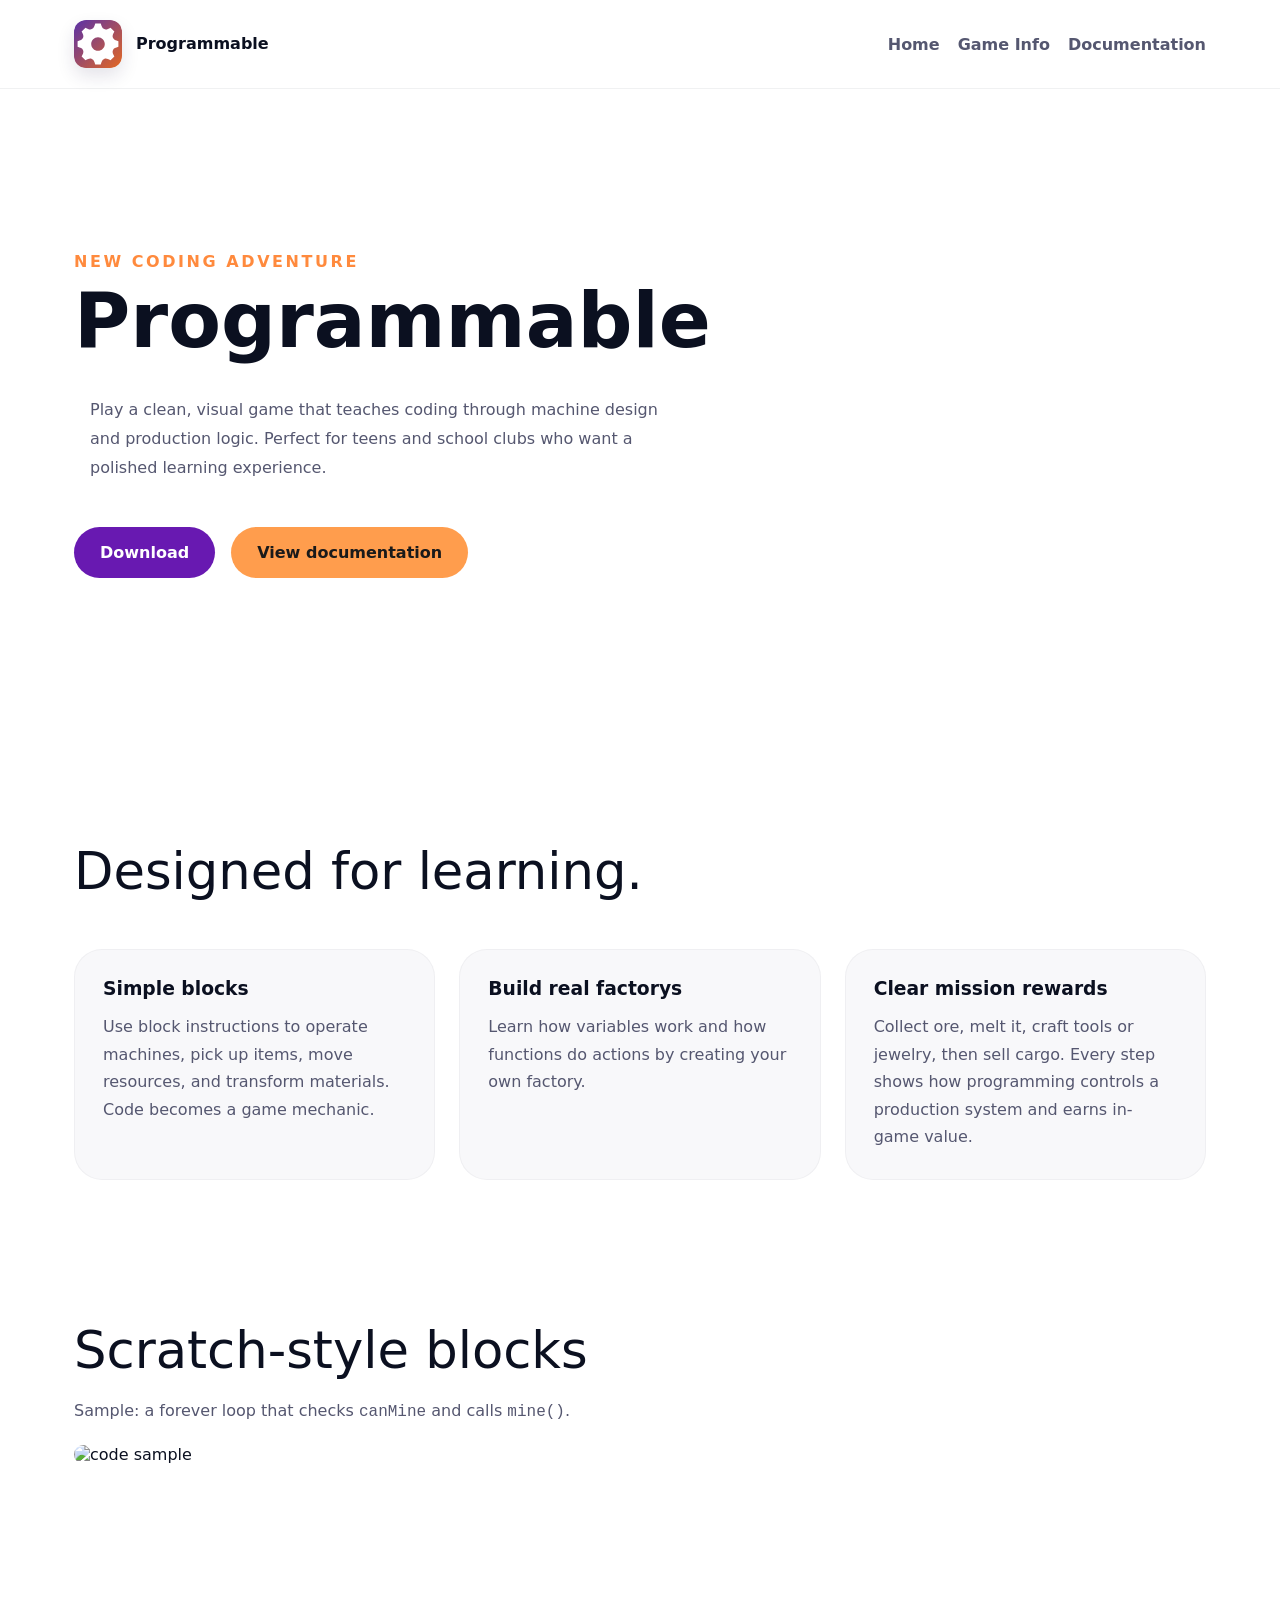
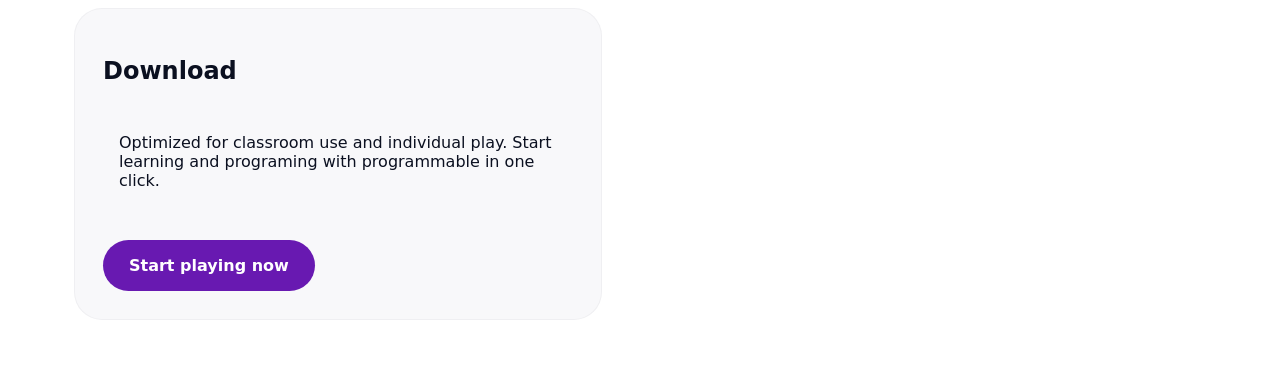
==== index.html @ 384cd157 "Add files via upload" ====
﻿<!DOCTYPE html>
<html lang="en">
<head>
  <meta charset="UTF-8" />
  <meta name="viewport" content="width=device-width, initial-scale=1.0" />
  <title>Programmable</title>
  <link rel="stylesheet" href="styles.css" />
  <script>document.documentElement.classList.add('force-light');</script>
  <script src="script.js" defer></script>
</head>
<body>
  <div class="gradient-background" aria-hidden="true">
    <div class="gradient-sphere sphere-1"></div>
    <div class="gradient-sphere sphere-2"></div>
    <div class="gradient-sphere sphere-3"></div>
    <div class="glow"></div>
    <div class="grid-overlay"></div>
    <div class="noise-overlay"></div>
  </div>
  <div class="content-wrap">
  <header>
    <div class="nav-inner">
      <a class="brand" href="index.html">
        <img src="logo.svg" class="logo-mark" alt="Programmable logo" />
        <div class="brand-name"><strong>Programmable</strong></div>
      </a>
      <nav>
        <a href="index.html">Home</a>
        <a href="index.html#features">Game Info</a>
        <a href="docs.html">Documentation</a>
      </nav>
    </div>
  </header>

  <main>
    <section class="section hero" id="home">
      <div>
        <p style="margin-bottom:12px;font-weight:700;color:var(--orange);text-transform:uppercase;letter-spacing:0.16em;">New coding adventure</p>
        <h1>Programmable</h1>
        <p class="section-description text-panel">Play a clean, visual game that teaches coding through machine design and production logic. Perfect for teens and school clubs who want a polished learning experience.</p>
        <div class="btn-row">
          <a class="btn btn-primary" href="#download">Download</a>
          <a class="btn btn-secondary" href="docs.html">View documentation</a>
        </div>
      </div>

      <!-- removed hero highlight panel as requested -->
      
    
    </section>

    <section class="section" id="features">
      <div class="section-header">
        <p class="section-title">Designed for learning.</p>
        <p><br /></p>
      </div>

      <div class="grid-3">
        <article class="card interactive-hover">
          <h3>Simple blocks</h3>
          <p>Use block instructions to operate machines, pick up items, move resources, and transform materials. Code becomes a game mechanic.</p>
        </article>
        <article class="card interactive-hover">
          <h3>Build real factorys</h3>
          <p>Learn how variables work and how functions do actions by creating your own factory.</p>
        </article>
        <article class="card interactive-hover">
          <h3>Clear mission rewards</h3>
          <p>Collect ore, melt it, craft tools or jewelry, then sell cargo. Every step shows how programming controls a production system and earns in-game value.</p>
        </article>
      </div>
    </section>

    <section class="section" id="blocks">
      <div class="section-header">
        <p class="section-title">Scratch-style blocks</p>
        <p class="section-description">Sample: a forever loop that checks <code>canMine</code> and calls <code>mine()</code>.</p>
      </div>

      <div class="scratch-demo">
        <div class="scratch-image">
          <img src="codeSample.png" class="code-sample-img" alt="code sample" />
        </div>
      </div>
    </section>

    <section class="section" id="download">

      <div class="bottom-grid">
        <div class="download-card interactive-hover">
          <h2>Download</h2>
          <p class="text-panel">Optimized for classroom use and individual play. Start learning and programing with programmable in one click.</p>
          <a class="btn btn-primary" href="#" style="display:inline-block;margin-top:22px;">Start playing now</a>
          
        </div>
      </div>
    </section>
  </main>
  </div>
</body>
</html>
---- styles.css ----
:root {
  --bg: #ffffff;
  --surface: #ffffff;
  --surface-secondary: #f6f7fb;
  --text: #0b1020;
  --muted: #6b7280;
  --purple: #6819b1;
  --orange: #ff8a3d;
  --teal: #00897b;
  --yellow: #b07b00;
  --shadow: 0 12px 24px rgba(11,16,32,0.06);
}

* {
  box-sizing: border-box;
}

html {
  scroll-behavior: smooth;
}

html, body {
  width: 100%;
  min-height: 100vh;
}

body {
  position: relative;
  margin: 0;
  font-family: Inter, system-ui, sans-serif;
  background: var(--bg);
  color: var(--text);
}

button,
a {
  font: inherit;
}

img {
  max-width: 100%;
  display: block;
}


/* Modern gradient background with soft sphere layers */
.gradient-background {
  position: absolute;
  inset: 0;
  width: 100%;
  min-height: 100vh;
  z-index: 0;
  pointer-events: none;
  overflow: hidden;
  background-color: #050505;
}

.content-wrap {
  position: relative;
  z-index: 1;
}

.gradient-sphere {
  position: absolute;
  border-radius: 50%;
  filter: blur(72px);
  opacity: 0.65;
  will-change: transform, opacity;
}

.sphere-1 {
  width: 40vw;
  height: 40vw;
  background: linear-gradient(40deg, rgba(255, 0, 128, 0.55), rgba(255, 102, 0, 0.28));
  top: -10%;
  left: -12%;
  animation: float-1 15s ease-in-out infinite alternate;
}

.sphere-2 {
  width: 45vw;
  height: 45vw;
  background: linear-gradient(240deg, rgba(72, 0, 255, 0.55), rgba(0, 183, 255, 0.28));
  bottom: -20%;
  right: -10%;
  animation: float-2 18s ease-in-out infinite alternate;
}

.sphere-3 {
  width: 30vw;
  height: 30vw;
  background: linear-gradient(120deg, rgba(133, 89, 255, 0.48), rgba(98, 216, 249, 0.22));
  top: 60%;
  left: 20%;
  animation: float-3 20s ease-in-out infinite alternate;
}

.glow {
  position: absolute;
  width: 40vw;
  height: 40vh;
  background: radial-gradient(circle, rgba(72, 0, 255, 0.16), transparent 70%);
  top: 50%;
  left: 50%;
  transform: translate(-50%, -50%);
  z-index: 1;
  animation: pulse 8s infinite alternate;
  filter: blur(30px);
}

.grid-overlay {
  position: absolute;
  top: 0;
  left: 0;
  width: 100%;
  height: 100%;
  background-size: 64px 64px;
  background-image: linear-gradient(to right, rgba(255, 255, 255, 0.08) 1px, transparent 1px),
                    linear-gradient(to bottom, rgba(255, 255, 255, 0.08) 1px, transparent 1px);
  z-index: 2;
  opacity: 0.32;
  animation: float-grid 22s ease-in-out infinite alternate;
  will-change: transform;
}

.noise-overlay {
  display: none;
}

/* Light-mode simplification and force-light support */
@media (prefers-color-scheme: light) {
  :root {
    --bg: #ffffff;
    --surface: rgba(255, 255, 255, 0.96);
    --surface-secondary: rgba(248, 248, 250, 0.96);
    --text: #0b1020;
    --muted: #555770;
    --purple: #6819b1;
    --orange: #ff8a3d;
    --teal: #00897b;
    --yellow: #b07b00;
    --shadow: none;
  }

  body { background: var(--bg); color: var(--text); }
  header { background: var(--surface); border-bottom: 1px solid rgba(11,16,32,0.06); }

  .gradient-background, .gradient-sphere, .glow, .grid-overlay, .noise-overlay { display: none !important; opacity: 0 !important; pointer-events: none !important; }
  .gradient-sphere, .glow, .grid-overlay { animation: none !important; }
  .hero-panel { background: transparent; box-shadow: none; border-radius: 12px; padding: 24px; min-height: auto; }
  .btn-primary, .btn-secondary { box-shadow: none; }
  nav a { color: var(--muted); }
  .card, .download-card { box-shadow: none; border: 1px solid rgba(11,16,32,0.04); background: var(--surface-secondary); }
  .block-item { background: rgba(107,70,255,0.06); }
  .block-item strong { color: var(--text); }
  .block-item span { color: var(--muted); }
  .block-item .slot { background: rgba(107,70,255,0.15); color: var(--text); }
}

html.force-light {
  --bg: #ffffff;
  --surface: rgba(255, 255, 255, 0.96);
  --surface-secondary: rgba(248, 248, 250, 0.96);
  --text: #0b1020;
  --muted: #555770;
  --purple: #6819b1;
  --orange: #ff8a3d;
  --teal: #00897b;
  --yellow: #b07b00;
  --shadow: none;
}

html.force-light body { background: var(--bg); color: var(--text); }
html.force-light header { background: var(--surface); border-bottom: 1px solid rgba(11,16,32,0.06); }

html.force-light .gradient-background, html.force-light .gradient-sphere, html.force-light .glow, html.force-light .grid-overlay, html.force-light .noise-overlay { display: none !important; opacity: 0 !important; pointer-events: none !important; }
html.force-light .gradient-sphere, html.force-light .glow, html.force-light .grid-overlay { animation: none !important; }
html.force-light .hero-panel { background: transparent; box-shadow: none; border-radius: 12px; padding: 24px; min-height: auto; }
html.force-light .btn-primary, html.force-light .btn-secondary { box-shadow: none; }
html.force-light nav a { color: var(--muted); }
html.force-light .card, html.force-light .download-card { box-shadow: none; border: 1px solid rgba(11,16,32,0.04); background: var(--surface-secondary); }
html.force-light .block-item { background: rgba(107,70,255,0.06); }
html.force-light .block-item strong { color: var(--text); }
html.force-light .block-item span { color: var(--muted); }
html.force-light .block-item .slot { background: rgba(107,70,255,0.15); color: var(--text); }


@keyframes float-1 { 0% { transform: translate(0, 0) scale(1); } 100% { transform: translate(10%, 10%) scale(1.1); } }
@keyframes float-2 { 0% { transform: translate(0, 0) scale(1); } 100% { transform: translate(-10%, -5%) scale(1.15); } }
@keyframes float-3 { 0% { transform: translate(0, 0) scale(1); opacity: 0.3; } 100% { transform: translate(-5%, 10%) scale(1.05); opacity: 0.6; } }
@keyframes float-grid { 0% { transform: translate(0, 0); } 100% { transform: translate(6%, 6%); } }
@keyframes pulse { 0% { opacity: 0.3; transform: translate(-50%, -50%) scale(0.9); } 100% { opacity: 0.7; transform: translate(-50%, -50%) scale(1.1); } }

@media (prefers-reduced-motion: reduce) {
  .gradient-sphere, .glow, .grid-overlay { animation: none !important; transition: none !important; }
}

header {
  position: sticky;
  top: 0;
  background: var(--surface);
  border-bottom: 1px solid rgba(11,16,32,0.06);
  z-index: 10;
}

.nav-inner {
  max-width: 1180px;
  margin: 0 auto;
  padding: 20px 24px;
  display: flex;
  justify-content: space-between;
  align-items: center;
  gap: 16px;
}

.brand {
  display: flex;
  align-items: center;
  gap: 14px;
  text-decoration: none;
  color: var(--text);
}

.logo-mark {
  width: 48px;
  height: 48px;
  display: inline-block;
  border-radius: 12px;
  overflow: hidden;
  box-shadow: 0 8px 18px rgba(34,21,71,0.12);
}
.logo-mark img {
  width: 100%;
  height: 100%;
  display: block;
  object-fit: cover;
}

.brand-name {
  line-height: 1.1;
}

.brand-name strong {
  display: block;
}

nav {
  display: flex;
  gap: 18px;
  flex-wrap: wrap;
}

nav a {
  text-decoration: none;
  color: #c9bde8;
  font-weight: 600;
  transition: color 180ms ease;
}

nav a:hover {
  color: var(--purple);
}

main {
  max-width: 1180px;
  margin: 0 auto;
}

.section {
  padding: 72px 24px;
}

.section-header {
  max-width: 720px;
}

/* Small boxed panel for individual paragraphs */
.text-panel {
  display: inline-block;
  background: transparent;
  padding: 12px 16px;
  border-radius: 10px;
  box-shadow: none;
  backdrop-filter: none;
  -webkit-backdrop-filter: none;
}

@media (max-width: 640px) {
  .text-panel { display: block; padding: 12px; border-radius: 10px; }
}

.section-title {
  margin: 0;
  font-size: clamp(2.2rem, 4vw, 3.6rem);
  line-height: 1.04;
}

.section-description {
  margin: 20px 0 0;
  color: var(--muted);
  font-size: 1rem;
  line-height: 1.8;
}

.hero {
  display: grid;
  grid-template-columns: minmax(0, 1.1fr) 0.9fr;
  align-items: center;
  gap: 40px;
  min-height: 76vh;
  padding-top: 24px;
}

.hero h1 {
  margin: 0;
  font-size: clamp(3.6rem, 6vw, 5.5rem);
  line-height: 1;
}

.hero .section-description {
  max-width: 620px;
  margin: 24px 0 32px;
}

.hero-highlight {
  background: rgba(168, 118, 255, 0.08);
  border: 1px solid rgba(168, 118, 255, 0.15);
  border-radius: 28px;
  padding: 28px;
  box-shadow: var(--shadow);
  max-width: 500px;
}

.btn-row {
  display: flex;
  flex-wrap: wrap;
  gap: 16px;
}

.btn {
  border: none;
  border-radius: 999px;
  padding: 16px 26px;
  cursor: pointer;
  text-decoration: none;
  font-weight: 700;
  transition: transform 200ms ease, box-shadow 200ms ease, background 200ms ease;
}

.btn-primary {
  background: var(--purple);
  color: white;
  box-shadow: 0 18px 32px rgba(90, 49, 168, 0.16);
}

.btn-secondary {
  background: #ff9d4d;
  color: #1a1a1a;
}

.btn:hover {
  transform: translateY(-2px);
}

.hero-panel {
  position: relative;
  min-height: auto;
  border-radius: 12px;
  background: var(--surface);
  color: var(--text);
  padding: 24px;
  overflow: hidden;
  box-shadow: var(--shadow);
}

.hero-panel::before {
  content: "";
  position: absolute;
  inset: 0;
  background: transparent;
  pointer-events: none;
}

.hero-panel-inner {
  position: relative;
  z-index: 1;
  max-width: 420px;
}

/* Scratch-style visual blocks */
.scratch-sample {
  margin-top: 18px;
}
.scratch-block {
  position: relative;
  border-radius: 6px;
  color: white;
  margin: 8px 0;
  box-shadow: 0 8px 18px rgba(34,21,71,0.08);
  overflow: visible;
}
.scratch-block .block-label {
  padding: 12px 16px;
  font-weight: 700;
}
.scratch-block .block-body {
  padding: 10px 16px 14px 16px;
  background: transparent;
}
.demo-forever { background: #ffd166; color: #3b2f0b; }
.demo-if { background: #4ea8ff; }
.demo-action { background: #b388eb; }
.scratch-block .condition { font-weight: 600; color: rgba(255,255,255,0.98); }

/* Stacked offsets to visually nest blocks */
.demo-if { margin-left: 12px; border-radius:8px; }
.demo-action { margin-left: 24px; border-radius:8px; }

/* Make hero sample subtle / transparent as requested */
.scratch-sample { opacity: 0.08; pointer-events: none; }

/* Image-based code sample inside the Blocks demo */
.scratch-demo .scratch-image {
  margin-top: 18px;
  position: relative;
  z-index: 5; /* keep demo above decorative layers */
  background: transparent;
  padding: 0;
  border-radius: 0;
  box-shadow: none;
}
.scratch-demo .code-sample-img {
  width: 100%;
  max-width: 480px;
  height: auto;
  border-radius: 10px;
  box-shadow: none;
  mix-blend-mode: normal;
  background: transparent;
}

/* Add small notch on the left and socket below to mimic Scratch blocks */
.scratch-block::before {
  content: "";
  position: absolute;
  left: -12px;
  top: 12px;
  width: 18px;
  height: 12px;
  background: currentColor;
  border-bottom-right-radius: 6px;
  border-top-right-radius: 6px;
  transform: translateX(-2px);
  opacity: 0.98;
}
.scratch-block::after {
  content: "";
  position: absolute;
  left: 20px;
  bottom: -10px;
  width: 40px;
  height: 12px;
  background: currentColor;
  border-top-left-radius: 6px;
  border-top-right-radius: 6px;
  opacity: 0.98;
}

/* Style docs block headers to look like blocks with left notch */
.block-card-header {
  position: relative;
  padding: 12px 18px;
  font-weight: 700;
  color: white;
  border-bottom-left-radius: 6px;
  border-bottom-right-radius: 6px;
}
.block-card-header::before {
  content: "";
  position: absolute;
  left: -12px;
  top: 10px;
  width: 18px;
  height: 12px;
  background: inherit;
  border-bottom-right-radius: 6px;
  border-top-right-radius: 6px;
}

/* Parameter/value slots inside block items */
.block-item {
  display: flex;
  align-items: center;
  gap: 12px;
  padding: 10px 14px;
  margin: 8px 0;
  border-radius: 8px;
  background: rgba(255,255,255,0.06);
}
.block-item .slot {
  display: inline-block;
  min-width: 36px;
  padding: 6px 10px;
  border-radius: 999px;
  background: rgb(82, 82, 82);
  color: var(--text);
  font-weight: 700;
  text-align: center;
}

.hero-panel h2 {
  margin: 0 0 18px;
  font-size: 2rem;
}

.hero-panel p {
  margin: 0 0 24px;
  color: #e8dcff;
  line-height: 1.8;
}

.hero-list {
  display: grid;
  gap: 14px;
}

.hero-chip {
  display: inline-flex;
  align-items: center;
  gap: 10px;
  padding: 12px 16px;
  border-radius: 999px;
  background: rgba(255, 255, 255, 0.14);
  color: #f4e3ff;
  font-size: 0.98rem;
}

.grid-3 {
  display: grid;
  gap: 24px;
  grid-template-columns: repeat(auto-fit, minmax(260px, 1fr));
}

.card {
  background: var(--surface);
  border-radius: 28px;
  padding: 28px;
  box-shadow: var(--shadow);
  transition: transform 180ms ease, box-shadow 180ms ease;
}

/* Make the download card match the rounded style of feature cards */
.download-card {
  background: var(--surface);
  border-radius: 28px;
  padding: 28px;
  box-shadow: var(--shadow);
  transition: transform 180ms ease, box-shadow 180ms ease;
}

.card:hover {
  transform: translateY(-5px);
  box-shadow: 0 28px 64px rgba(0, 0, 0, 0.5);
}

.card h3,
.card h4 {
  margin: 0 0 14px;
}

.card p {
  margin: 0;
  color: var(--muted);
  line-height: 1.72;
}

.callout {
  border-radius: 26px;
  background: var(--surface-secondary);
  padding: 24px;
  border: 1px solid rgba(168, 118, 255, 0.15);
  margin-top: 24px;
}

.code-panel {
  background: rgba(20, 15, 40, 0.9);
  color: #e8deff;
  border-radius: 24px;
  padding: 26px;
  overflow-x: auto;
  font-family: ui-monospace, SFMono-Regular, Menlo, Monaco, Consolas, monospace;
  line-height: 1.7;
}

.code-panel pre {
  margin: 0;
  font-size: 0.95rem;
}

.bottom-grid {
  display: grid;
  gap: 24px;
  grid-template-columns: minmax(260px, 1fr) 1.1fr;
  align-items: start;
}

.doc-links {
  display: grid;
  gap: 18px;
}

.doc-card {
  background: rgba(40, 30, 70, 0.8);
  border-left: 5px solid var(--orange);
  border-radius: 20px;
  padding: 18px 20px;
}

.doc-card h4 {
  margin: 0 0 10px;
}

.doc-card p {
  margin: 0;
  color: #d0c5e8;
}

.cta-footer {
  text-align: center;
  padding: 30px 24px 60px;
}

.cta-footer p {
  margin: 0;
  color: var(--muted);
}

.block-list {
  display: grid;
  gap: 18px;
}

.block-card {
  border-radius: 24px;
  overflow: hidden;
  box-shadow: var(--shadow);
  background: var(--surface);
  border: 1px solid rgba(168, 118, 255, 0.12);
  transition: transform 180ms ease, border-color 180ms ease;
}

.block-card:hover {
  transform: translateY(-4px);
  border-color: rgba(168, 118, 255, 0.25);
}

.block-card-header {
  padding: 18px 22px;
  font-weight: 700;
  color: white;
}

.block-drill .block-card-header {
  background: #007474;
}

.block-conveyor .block-card-header {
  background: #FF00B6;
}


.block-furnace .block-card-header {
  background: #FF000E;
}

.block-transformer .block-card-header {
  background: #4dd9c7;
}

.block-jewelry .block-card-header {
  background: #d084d6;
}

.block-truck .block-card-header {
  background: #ffa844;
}

.block-card-body {
  padding: 20px 22px 24px;
}

.block-item {
  display: grid;
  gap: 8px;
  padding: 14px 16px;
  margin: 10px 0;
  border-radius: 16px;
  background: rgba(30, 25, 50, 0.7);
}

.block-item strong {
  color: #f0e9ff;
}

.block-item span {
  color: #b8b0d8;
}

@media (max-width: 980px) {
  .hero {
    grid-template-columns: 1fr;
  }

  .bottom-grid {
    grid-template-columns: 1fr;
  }
}

@media (max-width: 640px) {
  .nav-inner {
    flex-direction: column;
    align-items: flex-start;
  }

  .hero {
    gap: 28px;
  }
}
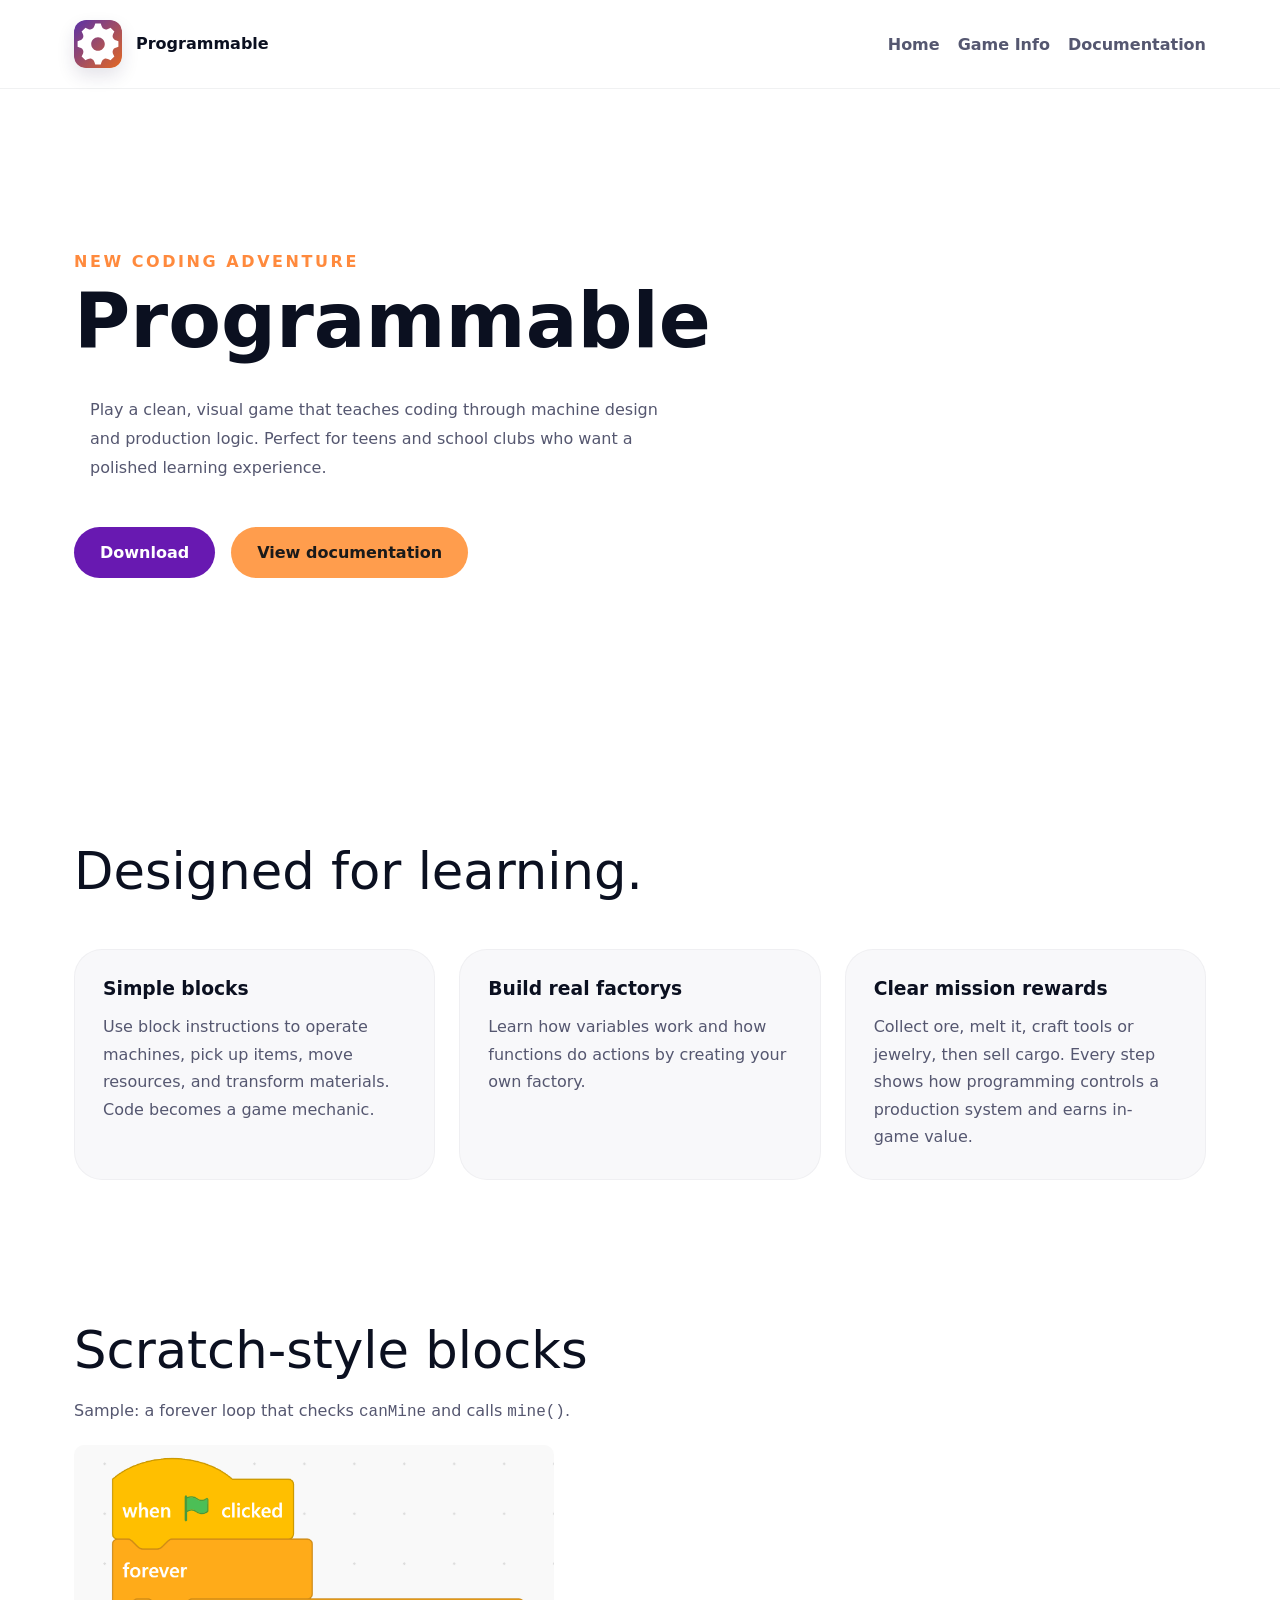
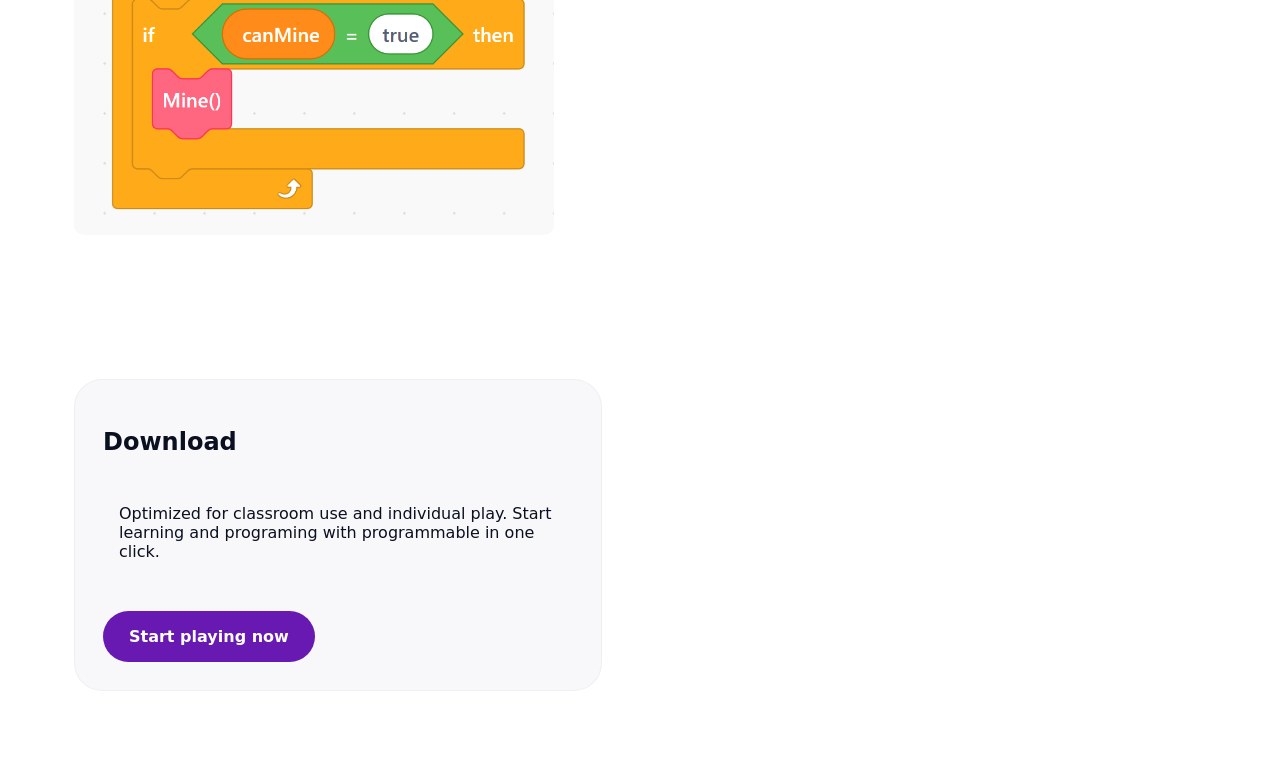
==== commit a3636bc4: "Update index.html" ====
--- a/index.html
+++ b/index.html
@@ -79,7 +79,7 @@
 
       <div class="scratch-demo">
         <div class="scratch-image">
-          <img src="codeSample.png" class="code-sample-img" alt="code sample" />
+          <img src="CodeSample.png" class="code-sample-img" alt="code sample" />
         </div>
       </div>
     </section>
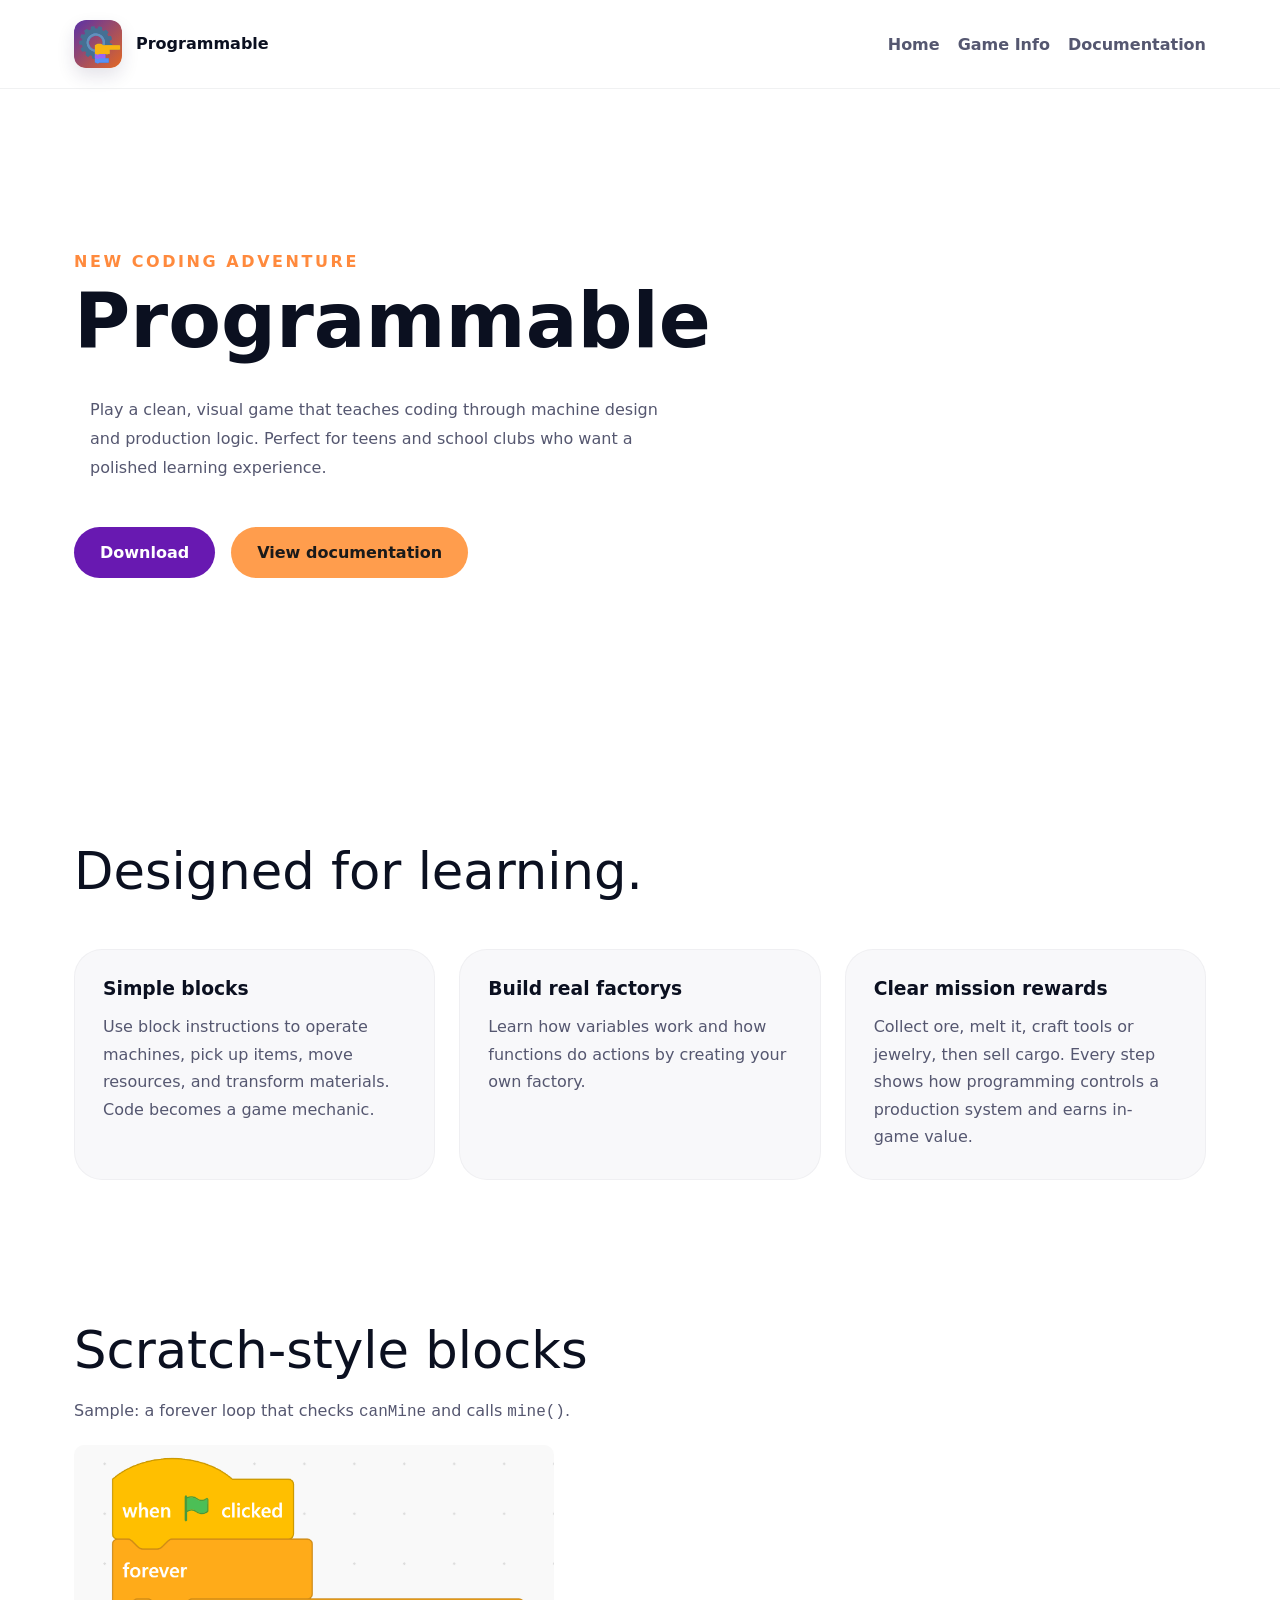
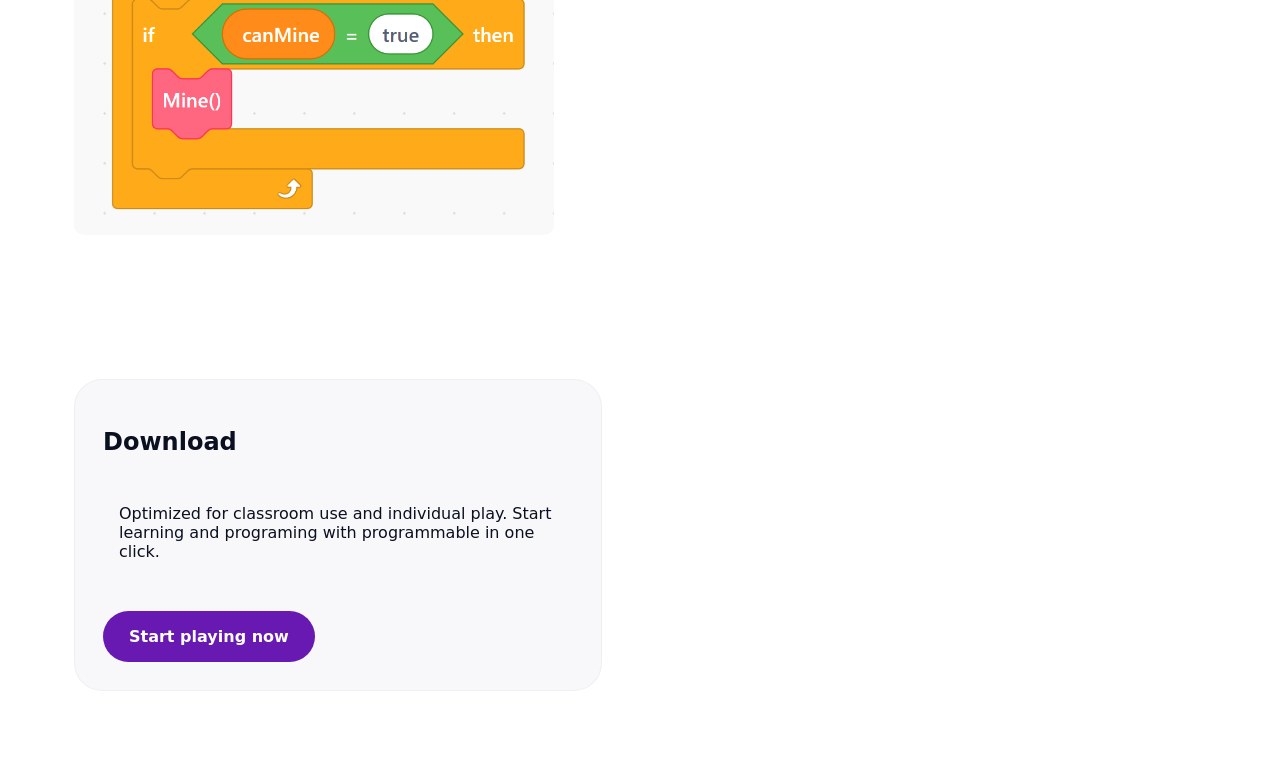
==== commit 3efc3e11: "Update index.html" ====
--- a/index.html
+++ b/index.html
@@ -90,7 +90,7 @@
         <div class="download-card interactive-hover">
           <h2>Download</h2>
           <p class="text-panel">Optimized for classroom use and individual play. Start learning and programing with programmable in one click.</p>
-          <a class="btn btn-primary" href="#" style="display:inline-block;margin-top:22px;">Start playing now</a>
+          <a class="btn btn-primary" href="https://drive.google.com/uc?export=download&id=1riVgZV2M3J-ZXrqqo_4Hiwa4cZReabaB" style="display:inline-block;margin-top:22px;">Start playing now</a>
           
         </div>
       </div>
--- a/styles.css
+++ b/styles.css
@@ -661,7 +661,7 @@
 }
 
 .block-drill .block-card-header {
-  background: #007474;
+  background: #009BFF;
 }
 
 .block-conveyor .block-card-header {
@@ -674,7 +674,7 @@
 }
 
 .block-transformer .block-card-header {
-  background: #4dd9c7;
+  background: #A04DD9;
 }
 
 .block-jewelry .block-card-header {
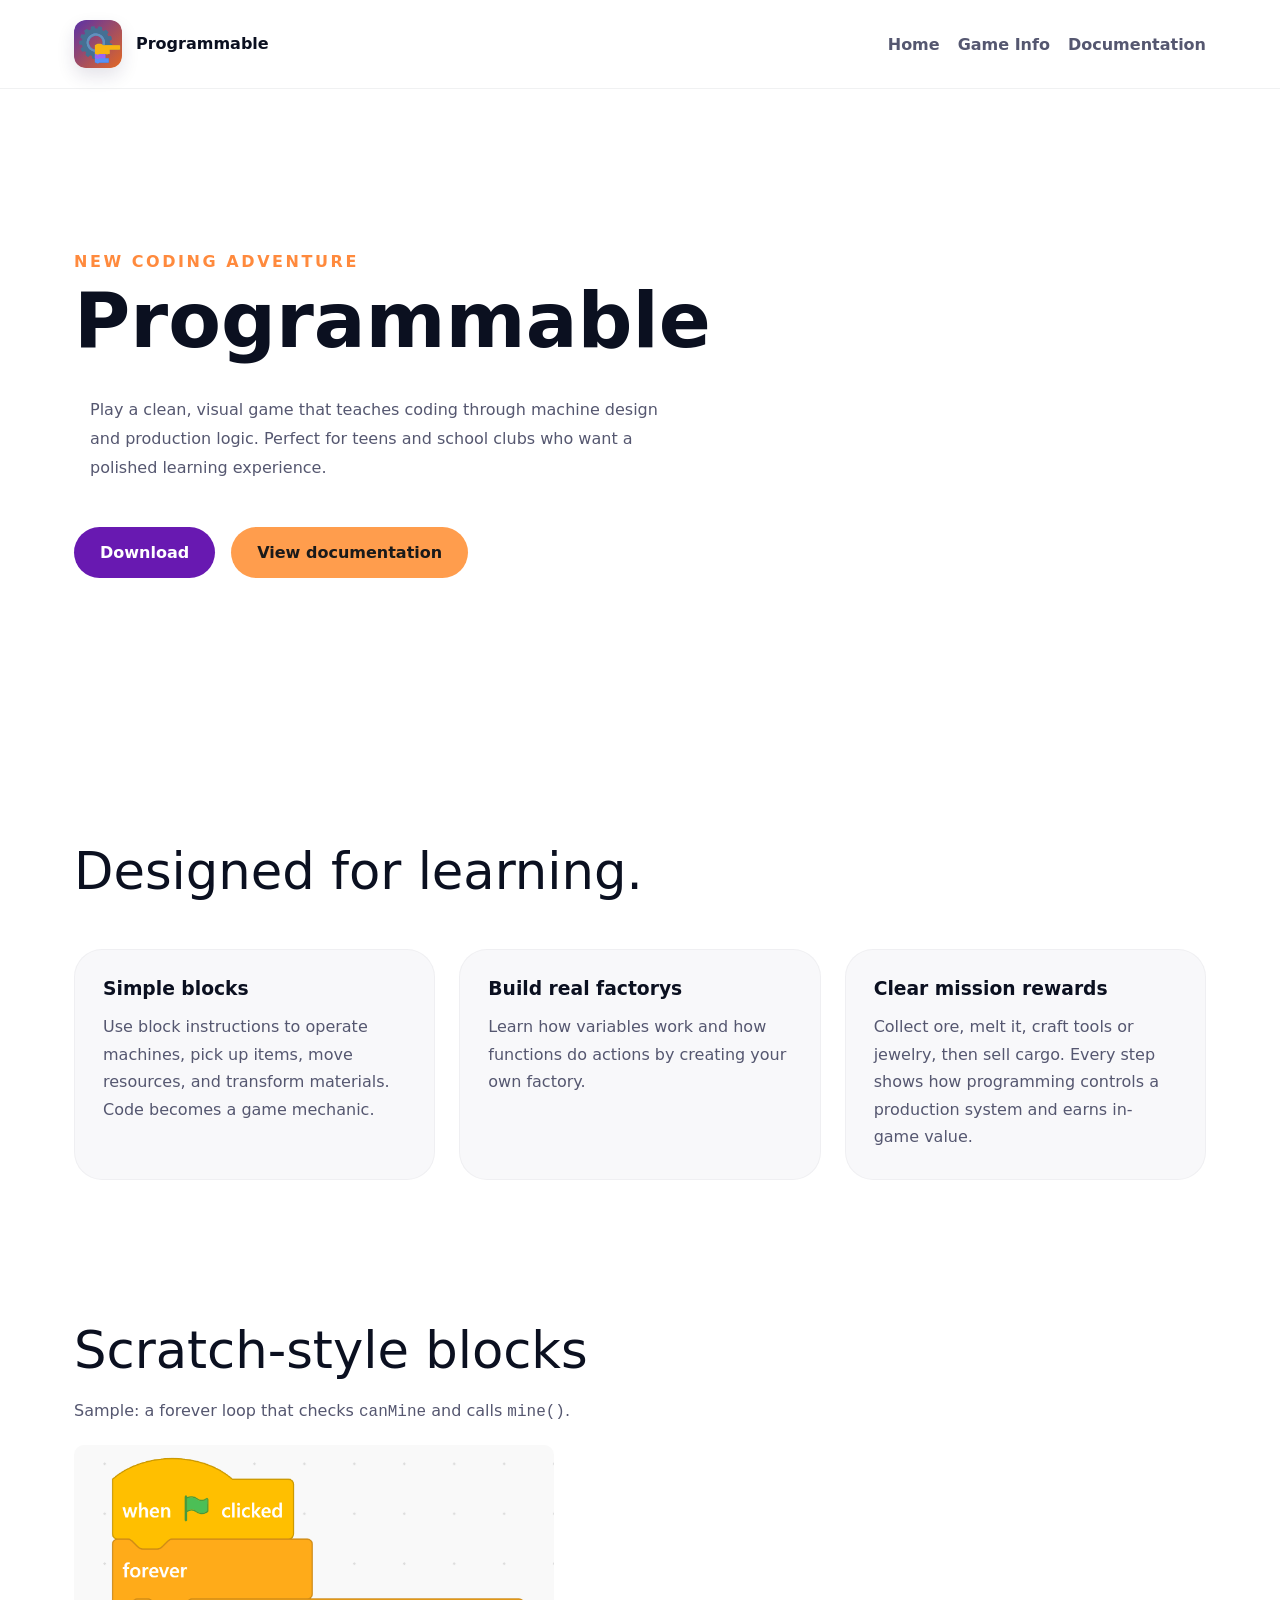
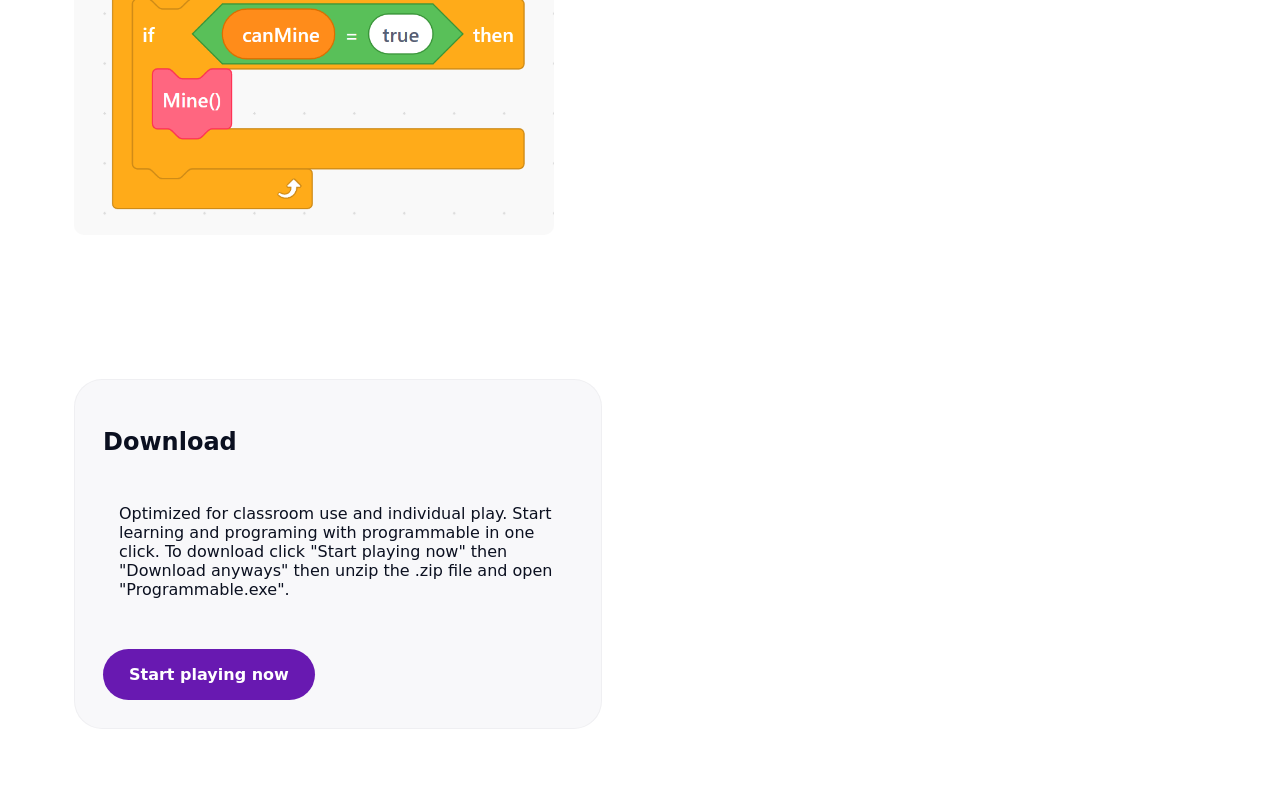
==== commit ee627778: "Update index.html" ====
--- a/index.html
+++ b/index.html
@@ -89,7 +89,7 @@
       <div class="bottom-grid">
         <div class="download-card interactive-hover">
           <h2>Download</h2>
-          <p class="text-panel">Optimized for classroom use and individual play. Start learning and programing with programmable in one click.</p>
+          <p class="text-panel">Optimized for classroom use and individual play. Start learning and programing with programmable in one click. To download click "Start playing now" then "Download anyways" then unzip the .zip file and open "Programmable.exe".</p>
           <a class="btn btn-primary" href="https://drive.google.com/uc?export=download&id=1riVgZV2M3J-ZXrqqo_4Hiwa4cZReabaB" style="display:inline-block;margin-top:22px;">Start playing now</a>
           
         </div>
